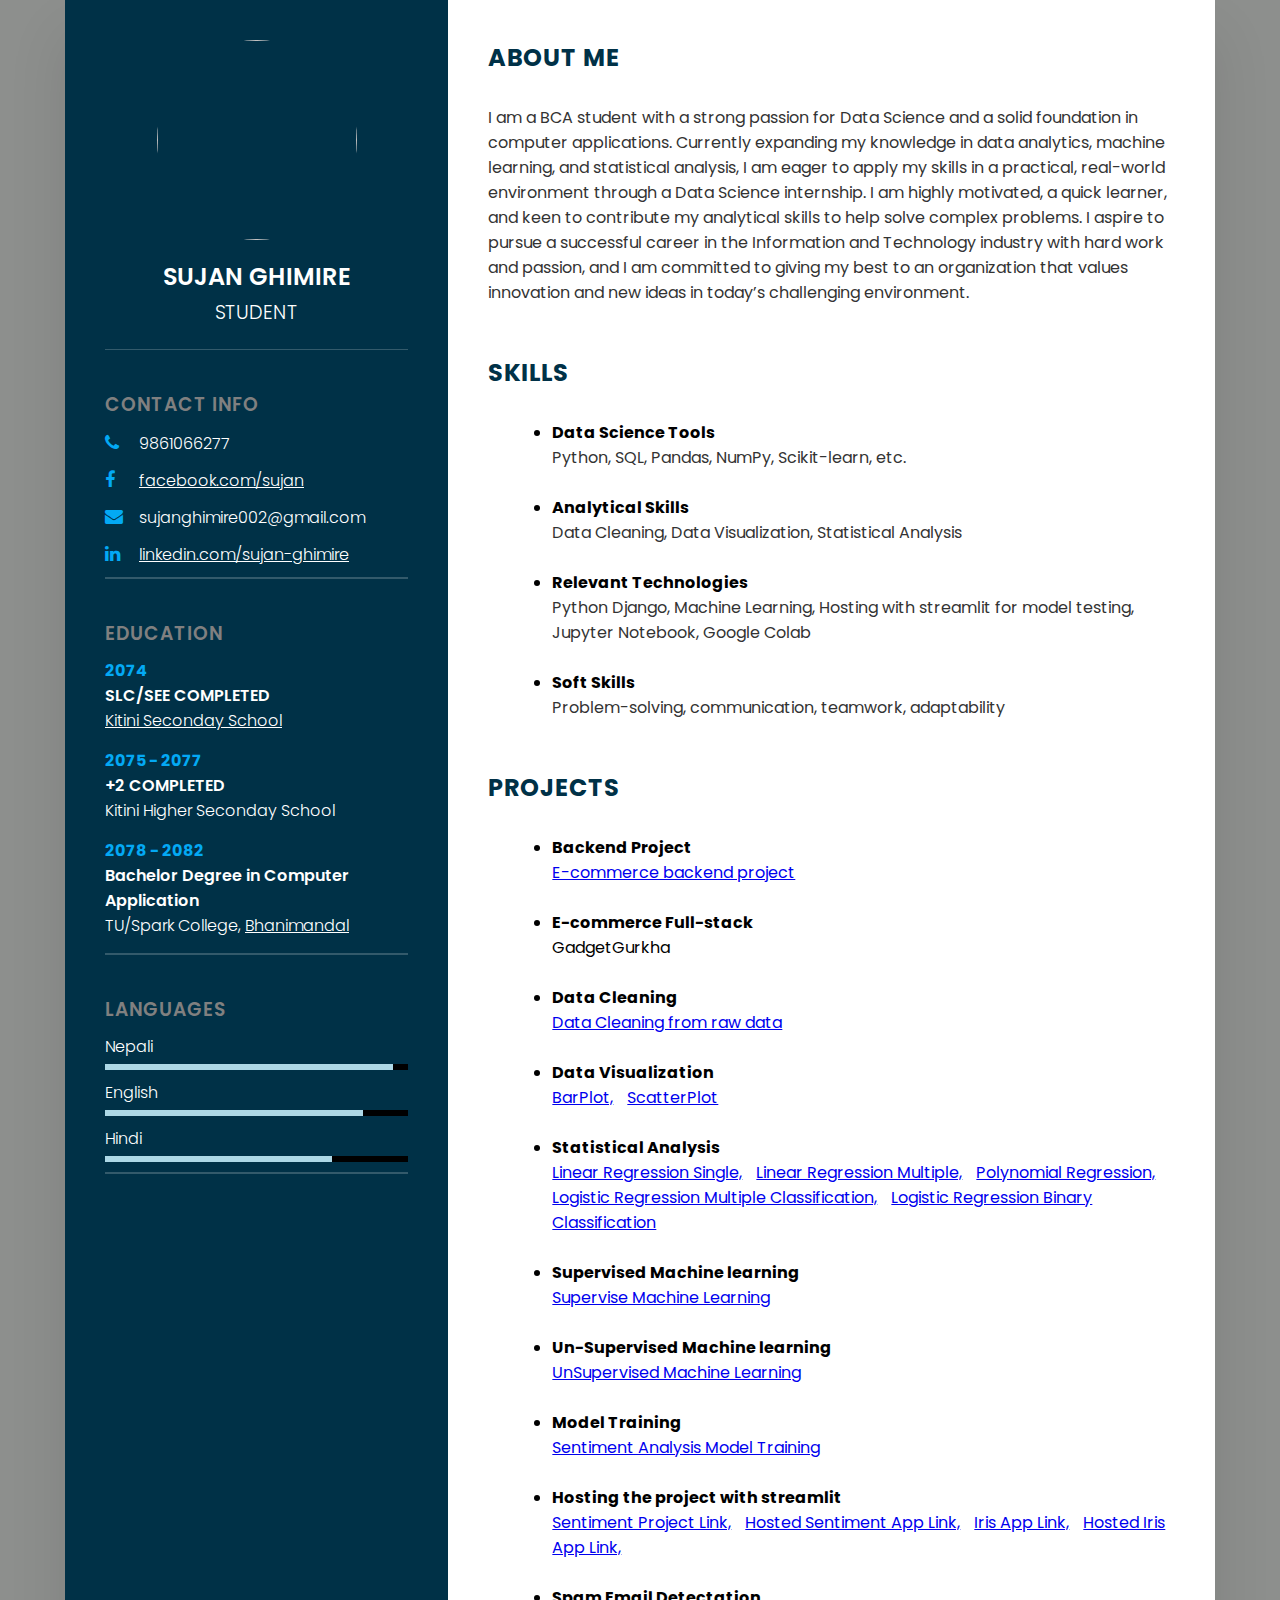
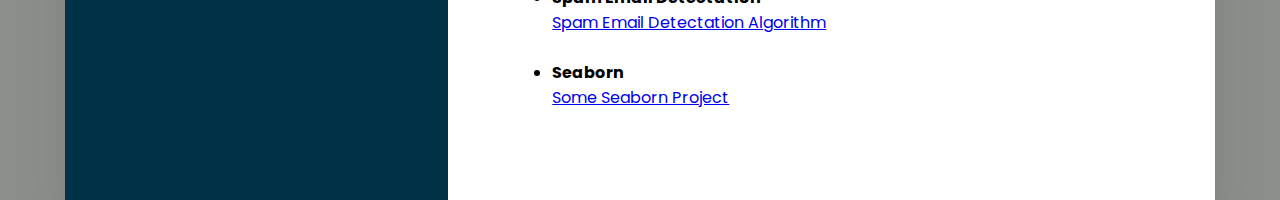
==== index.html @ f6b9eeb4 "convert cv.html into index.html for hosting the project" ====
<!DOCTYPE html>
<html lang="en">
<html>
<head>
    <meta name="viewport" content="width=device-width, initial-scale=1.0">
    <title>Circulum vitae</title>
    <link rel="stylesheet" href="https://cdnjs.cloudflare.com/ajax/libs/font-awesome/4.7.0/css/font-awesome.css" integrity="sha512-5A8nwdMOWrSz20fDsjczgUidUBR8liPYU+WymTZP1lmY9G6Oc7HlZv156XqnsgNUzTyMefFTcsFH/tnJE/+xBg==" crossorigin="anonymous" referrerpolicy="no-referrer" />
    <link rel="stylesheet" type="text/css" href="style.css">
    
</head>

<body>
    <div class="container">
        <div class="left_side">
            <div class="profileText">
                <div class="imgBx">
                    <img src="profilePic.jpg" height="200" >
                </div>
                <!-- <h2>SUJAN GHIMIRE <br> <span> FULL-STACK DEVELOPER</span></h2> -->
                <h2>SUJAN GHIMIRE <br> <span> STUDENT</span></h2>
            </div>

            <div class="contactInfo">
                <h3 class="title">Contact Info</h3>
                <ul>
                    <li>
                        <span class="icon"><i class="fa fa-phone" aria-hidden="true"></i></span>
                        <span class="text">9861066277</span>
                    </li>
                    <li>
                        <span class="icon"><i class="fa fa-facebook" aria-hidden="true"></i></span>
                        <!-- <span class="text"><a style="color:white;" href="https://www.facebook.com/sujan.ghimire.395891"></a></span> -->
                        <span class="text">
                            <a style="color: white;" href="https://www.facebook.com/sujan.ghimire.395891">facebook.com/sujan</a>
                            </span>
                            
                    </li>
                    <li>
                        <span class="icon"><i class="fa fa-envelope" aria-hidden="true"></i></span>
                        <span class="text">sujanghimire002@gmail.com</span>
                    </li>
                    <li>
                        <span class="icon"><i class="fa fa-linkedin" aria-hidden="true"></i></span>
                        <span class="text"><a style="color: white;" href="https://www.linkedin.com/in/sujan-ghimire-42a33b323/" target="_blank">linkedin.com/sujan-ghimire</a></span>
                    </li>
                    
                    
                </ul>
            </div>

            <!-- This part contain the information of Education Info -->
            <div class="contactInfo education">
                <h3 class="title">Education</h3>
                <ul>

                    <li>
                        <h5>2074</h5>
                        <h4>SLC/SEE COMPLETED</h4>
                        <h4><a style="color: white;" href="https://www.facebook.com/khss.kc/">Kitini Seconday School</a></h4>
                    </li>
                    <li>
                        <h5>2075 - 2077</h5>
                        <h4>+2 COMPLETED</h4>
                        <h4>Kitini Higher Seconday School</h4>
                    </li>
                    <li>
                        <h5>2078 - 2082</h5>
                        <h4>Bachelor Degree in Computer Application</h4>
                        <h4>TU/Spark College, <a style="color: white;" href="https://www.google.com/maps/place/Spark+College/@27.6707218,85.3030246,17z/data=!3m1!4b1!4m6!3m5!1s0x39eb193d130f2ef1:0x3ad8e98065950d6a!8m2!3d27.6707171!4d85.3055995!16s%2Fg%2F11rgrt46yc?entry=ttu&g_ep=EgoyMDI0MDkyNS4wIKXMDSoASAFQAw%3D%3D">Bhanimandal</a></h4>
                    </li>
                    
                </ul>
            </div>


            <div class="contactInfo language">
                <h3 class="title">languages</h3>
                <ul>
                    <li>
                        <span class="text">Nepali</span>
                        <span class="percent">
                            <div style="width: 95%"></div>
                        </span>
                        
                    </li>
                    
                    <li>
                        <span class="text">English</span>
                        <span class="percent">
                            <div style="width: 85%"></div>
                        </span>
                        
                        
                    </li>
                    
                    <li>
                        <span class="text">Hindi</span>
                        <span class="percent">
                            <div style="width: 75%"></div>
                        </span>
                        
                        
                    </li>
                </ul>
            </div>


        </div>
        
        <div class="right_side">
            <div class="about">
                <h2 class="title2">ABOUT ME</h2>
                <p>
                    I am a BCA student with a strong passion for Data Science and a solid foundation in computer applications. 
                    Currently expanding my knowledge in data analytics, machine learning, and statistical analysis, I am eager 
                    to apply my skills in a practical, real-world environment through a Data Science internship. 
                    I am highly motivated, a quick learner, and keen to contribute my analytical skills to help solve complex 
                    problems. I aspire to pursue a successful career in the Information and Technology industry with hard work
                        and passion, and I am committed to giving my best to an organization that values innovation and new ideas 
                        in today’s challenging environment.</p>
            </div>

            <div class="about">
                <h2 class="title2">Skills</h2>
                <div class="box">
                                            
                    <div class="text">
                        <ul class="indented-list">
                            <li>
                                <h4>Data Science Tools</h4>
                                <p>Python, SQL, Pandas, NumPy, Scikit-learn, etc.</p>
                            </li><br>
                            <li>
                                <h4>Analytical Skills</h4>
                                <p>Data Cleaning, Data Visualization, Statistical Analysis</p>
                            </li><br>
                            <li>
                                <h4>Relevant Technologies</h4>
                                <p>Python Django, Machine Learning, Hosting with streamlit for model testing, Jupyter Notebook, Google Colab</p>
                            </li><br>
                            <li>
                                <h4>Soft Skills</h4>
                                <p>Problem-solving, communication, teamwork, adaptability</p>
                            </li>
                        </ul>
                    </div>
                    
                </div>

                <h2 class="title2">Projects</h2>
                <div class="box">              
                    <div class="text">
                        <ul class="indented-list">
                            <li>
                                <h4>Backend Project</h4>
                                <span><a href="https://github.com/Sujan-321/BlueFoxBackend/tree/master">E-commerce backend project</a></span>
                                <!-- <p>link</p> -->
                            </li><br>
                            <li>
                                <h4>E-commerce Full-stack</h4>
                                <span>GadgetGurkha</span>
                                <!-- <p>link</p> -->
                            </li><br>
                            <li>
                                <h4>Data Cleaning</h4>
                                <span><a href="https://github.com/Sujan-321/DataScience/tree/master/DataCleaning">Data Cleaning from raw data</a></span>
                                <!-- <p>link</p> -->
                            </li><br>
                            <li>
                                <h4>Data Visualization</h4>
                                <span class="link-item"><a href="https://github.com/Sujan-321/DataScience/blob/master/seaborn/barplot.ipynb">BarPlot,</a></span>
                                <span class="link-item"><a href="https://github.com/Sujan-321/DataScience/blob/master/seaborn/ScatterPlot.ipynb">ScatterPlot</a></span>
                                <!-- <p>link</p> -->
                            </li><br>
                            <li>
                                <h4>Statistical Analysis</h4>
                                <span class="link-item"><a href="https://github.com/Sujan-321/DataScience/blob/master/SupervisedMachineLearning/Linear_Regression_single.ipynb">Linear Regression Single,</a></span>
                                <span class="link-item"><a href="https://github.com/Sujan-321/DataScience/blob/master/SupervisedMachineLearning/Linear_Regression_Multiple.ipynb">Linear Regression Multiple,</a></span>
                                <span class="link-item"><a href="https://github.com/Sujan-321/DataScience/blob/master/SupervisedMachineLearning/Polynomial_regression.ipynb">Polynomial Regression,</a></span>
                                <span class="link-item"><a href="https://github.com/Sujan-321/DataScience/blob/master/SupervisedMachineLearning/LogisticRegressionMulticlassClassification.ipynb">Logistic Regression Multiple Classification,</a></span>
                                <span class="link-item"><a href="https://github.com/Sujan-321/DataScience/blob/master/SupervisedMachineLearning/LogisticRegression(Binary%20Classfication).ipynb">Logistic Regression Binary Classification</a></span>
                            </li><br>
                            <li>
                                <h4>Supervised Machine learning</h4>
                                <span><a href="https://github.com/Sujan-321/DataScience/blob/master/SupervisedMachineLearning">Supervise Machine Learning</a></span>
                            </li><br>
                            <li>
                                <h4>Un-Supervised Machine learning</h4>
                                <span><a href="https://github.com/Sujan-321/DataScience/tree/master/uuuuu">UnSupervised Machine Learning</a></span>
                            </li><br>
                            <li>
                                <h4>Model Training</h4>
                                <span><a href="https://github.com/Sujan-321/DataScience/blob/master/uuuuu/sentiment_analysis.ipynb">Sentiment Analysis Model Training</a></span>
                            </li><br>
                            <li>
                                <h4>Hosting the project with streamlit</h4>
                                <span class="link-item"><a href="https://github.com/Sujan-321/Text-classification">Sentiment Project Link,</a></span>
                                <span class="link-item"><a href="https://github.com/Sujan-321/Text-classification">Hosted Sentiment App Link,</a></span>
                                <span class="link-item"><a href="https://github.com/Sujan-321/repo_friday">Iris App Link,</a></span>
                                <span class="link-item"><a href="https://repofridayclass.streamlit.app/">Hosted Iris App Link,</a></span>

                            </li><br>
                            <li>
                                <h4>Spam Email Detectation</h4>
                                <span><a href="https://github.com/Sujan-321/DataScience/blob/master/uuuuu/SpamEmailDetectionSystem.ipynb">Spam Email Detectation Algorithm</a></span>
                            </li><br>
                            <li>
                                <h4>Seaborn</h4>
                                <span><a href="https://github.com/Sujan-321/DataScience/tree/master/seaborn">Some Seaborn Project</a></span>
                            </li>
                        </ul>
                    </div>
                </div>          
            </div>
        </div>
    </div>
</body>
</html>
---- style.css ----
@import url('https://fonts.googleapis.com/css?family=Poppins:200,300,400,500,600,700,800,900&display=swap');
*
{
    margin: 0;
    padding: 0;
    box-sizing: border-box;
    font-family: 'Poppins', sans-serif;
}

.link-item {
    margin-right: 10px; /* Adjust the value to increase or decrease the space */
}

body
{
    background-color: rgb(141, 143, 141);
    display: flex;
    justify-content: center;
    align-items: center;
}

.container
{
    position: relative;
    width: 100%;
    max-width: 1150px;
    min-height: 1000px;
    background: #fff;
    display: grid;
    grid-template-columns: 1fr 2fr;
    box-shadow: 0 35px 55px rgba(0,0,0,0.1);
}

.container .left_side
{
    position: relative;
    background: #003147;
    padding: 40px;
}

.profileText
{
    position: relative;
    display: flex;
    flex-direction: column;
    align-items: center;
    padding-bottom: 20px;
    border-bottom: 1px solid rgba(255, 255, 255, 0.2);
}

.profileText .imgBx
{
    position: relative;
    width: 200px;
    height: 200px;
    border-radius: 50%;
    overflow: hidden;
}

.profileText .imgBx img
{
    position: absolute;
    top: 0;
    left: 0;
    width: 100%;
    height: 100%;
    object-fit: cover;
}

.indented-list li {
    margin-left: 4em; /* Adjust the value as needed for more or less indentation */
}

.profileText h2
{
    color: #fff;
    font-size: 1.5em;
    margin-top: 20px;
    text-transform: uppercase;
    text-align: center;
    font-weight: 600;
    line-height: 1.4em;
}

.profileText h2 span
{
    font-size: 0.8em;
    font-weight: 300;
}

.contactInfo
{
    border-bottom: 1px solid rgba(255, 255, 255, 0.2);   
    padding-top: 40px;
}

.title
{
    /* border-bottom: 1px solid rgba(255, 255, 255, 0.2); */
    color: grey;
    text-transform: uppercase;
    font-weight: 600;
    letter-spacing: 1px;
    margin-bottom: 5px;
}

.contactInfo ul
{
    border-bottom: 1px solid rgba(255, 255, 255, 0.2);
    position: relative;
}

.contactInfo ul li
{
    position: relative;
    list-style: none;
    margin: 10px 0;
    cursor: pointer;
}

/* This portion related to the icon pattern */
.contactInfo ul li .icon
{
    display: inline-block;
    width: 30px;
    font-size: 18px;
    color: #03a9f4;
}

.contactInfo ul li span
{
    color: #fff;
    font-weight: 300;
}

.contactInfo.education li
{
    margin-bottom: 15px;
}

.contactInfo.education h5
{
    color: #03a9f4;
    font-size: 16px;
    font-weight: 700;
}

.contactInfo.education h4:nth-child(2)
{
    color: #fff;
    font-weight: 600;
}

.contactInfo.education h4
{
    color: #fff;
    font-weight: 350;
}

.contactInfo.language .percent
{
    position: relative;
    width: 100%;
    height: 6px;
    background: black;
    display: block;
    margin-top: 5px;
}

.contactInfo.language .percent div
{
    position: absolute;
    top: 0;
    left: 0;
    height: 100%;
    background-color: lightblue;
}


/* RIGHT SIDE BLOCK START */
.container .right_side
{
    position: relative;
    background: while;
    padding: 40px;
}

.about
{
    margin-bottom: 50px;
}

.about:last-child
{
    margin-bottom: 0;
}

.title2
{
    /* color: greenyellow; */
    color: #003147;
    text-transform: uppercase;
    letter-spacing: 1px;
    margin-bottom: 30px;
    /* border:2px solid black; */
}

/* for paragraph of ABOUT ME */
p
{
    color: #333;
}

.about .box
{
    display: flex;
    flex-direction: row;
    margin: 50px 0;
    margin-top: 0px;
    /* border: 2px solid black; */

}

.about .box .year_company
{
    min-width: 200px;
}

.about .box .year_company h5
{
    text-transform: uppercase;
    color: #848c90;
}



@media (max-width: 768px) {
    .container {
      grid-template-columns: 1fr; /* Stacks both columns */
    }
    .left_side, .right_side {
      padding: 20px; /* Adjust padding for smaller screens */
    }
  }
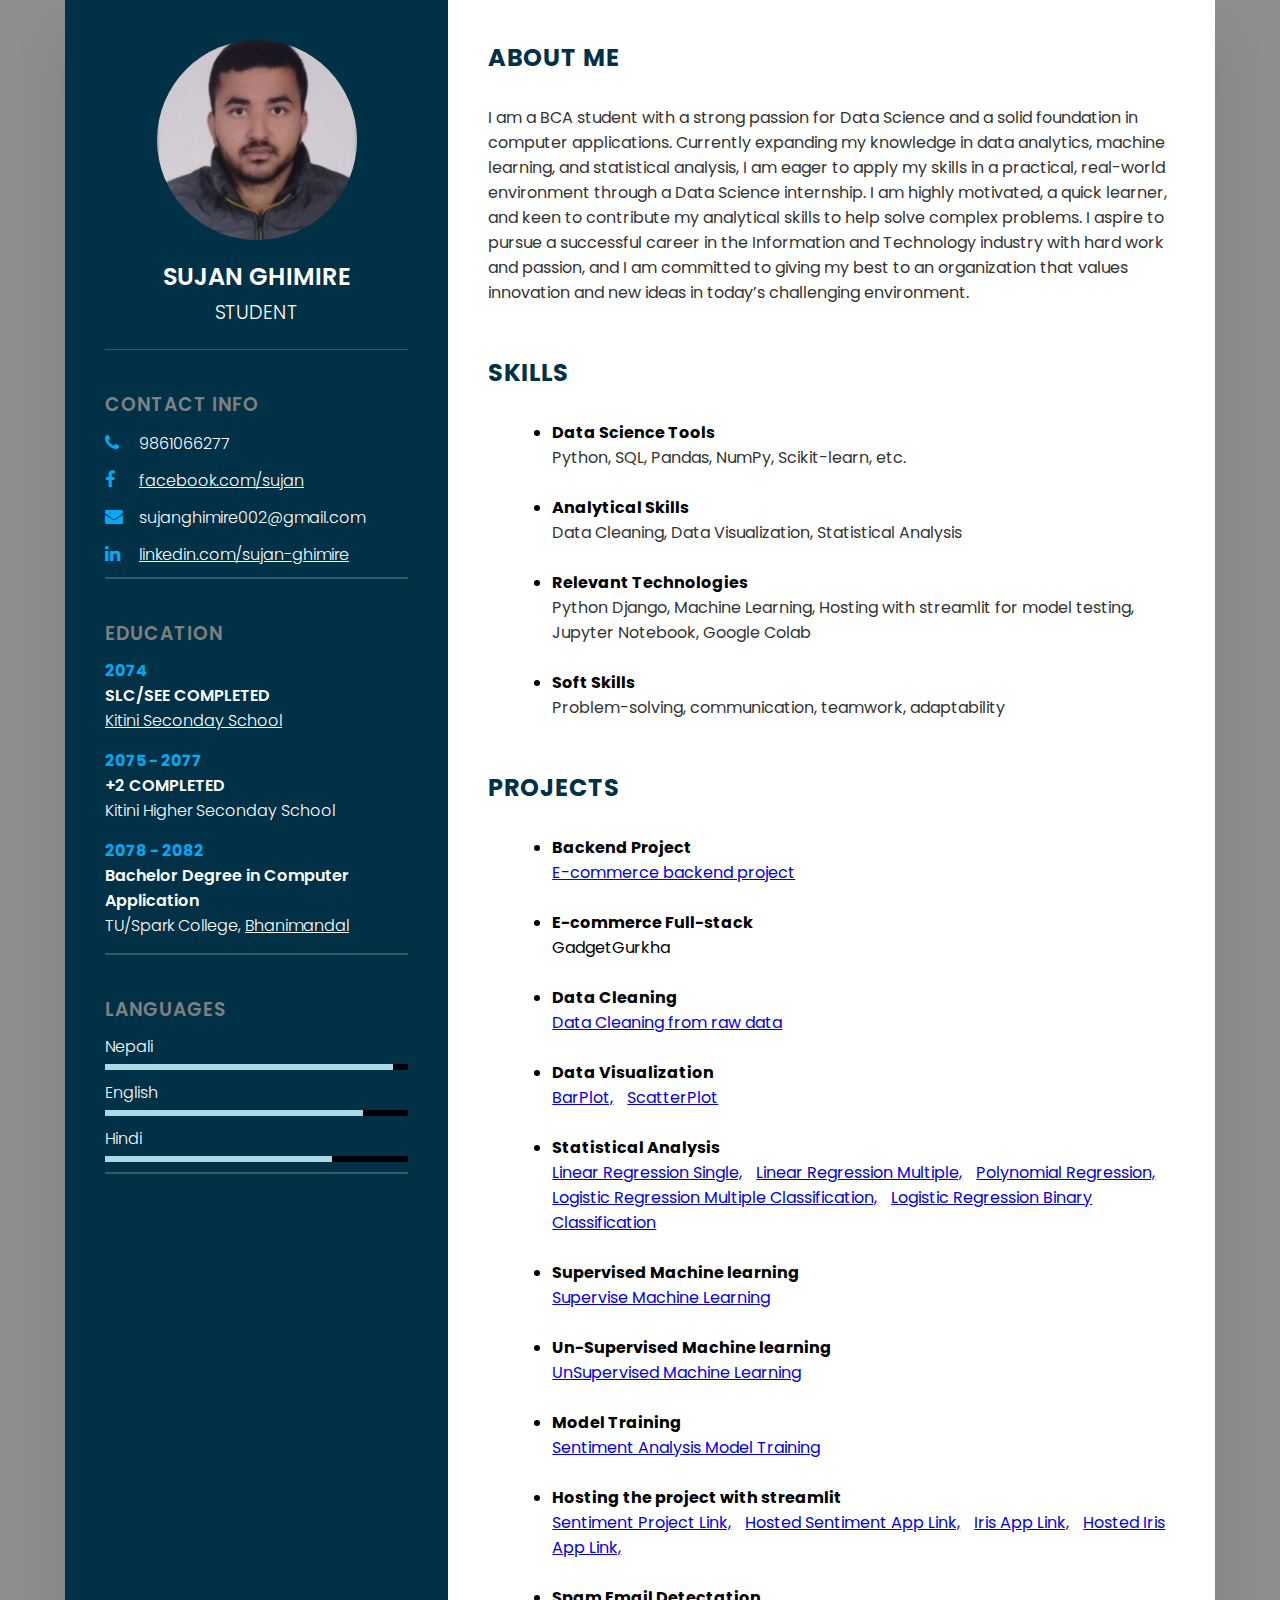
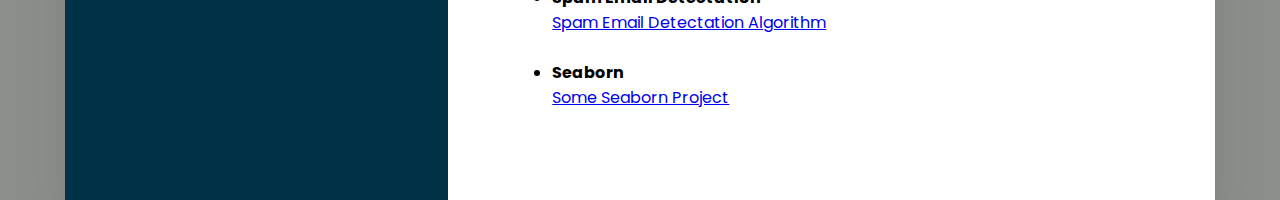
==== commit e43ff06f: "adding the profile image directory" ====
--- a/index.html
+++ b/index.html
@@ -14,7 +14,7 @@
         <div class="left_side">
             <div class="profileText">
                 <div class="imgBx">
-                    <img src="profilePic.jpg" height="200" >
+                    <img src="img/profilePic.jpg" height="200" >
                 </div>
                 <!-- <h2>SUJAN GHIMIRE <br> <span> FULL-STACK DEVELOPER</span></h2> -->
                 <h2>SUJAN GHIMIRE <br> <span> STUDENT</span></h2>
